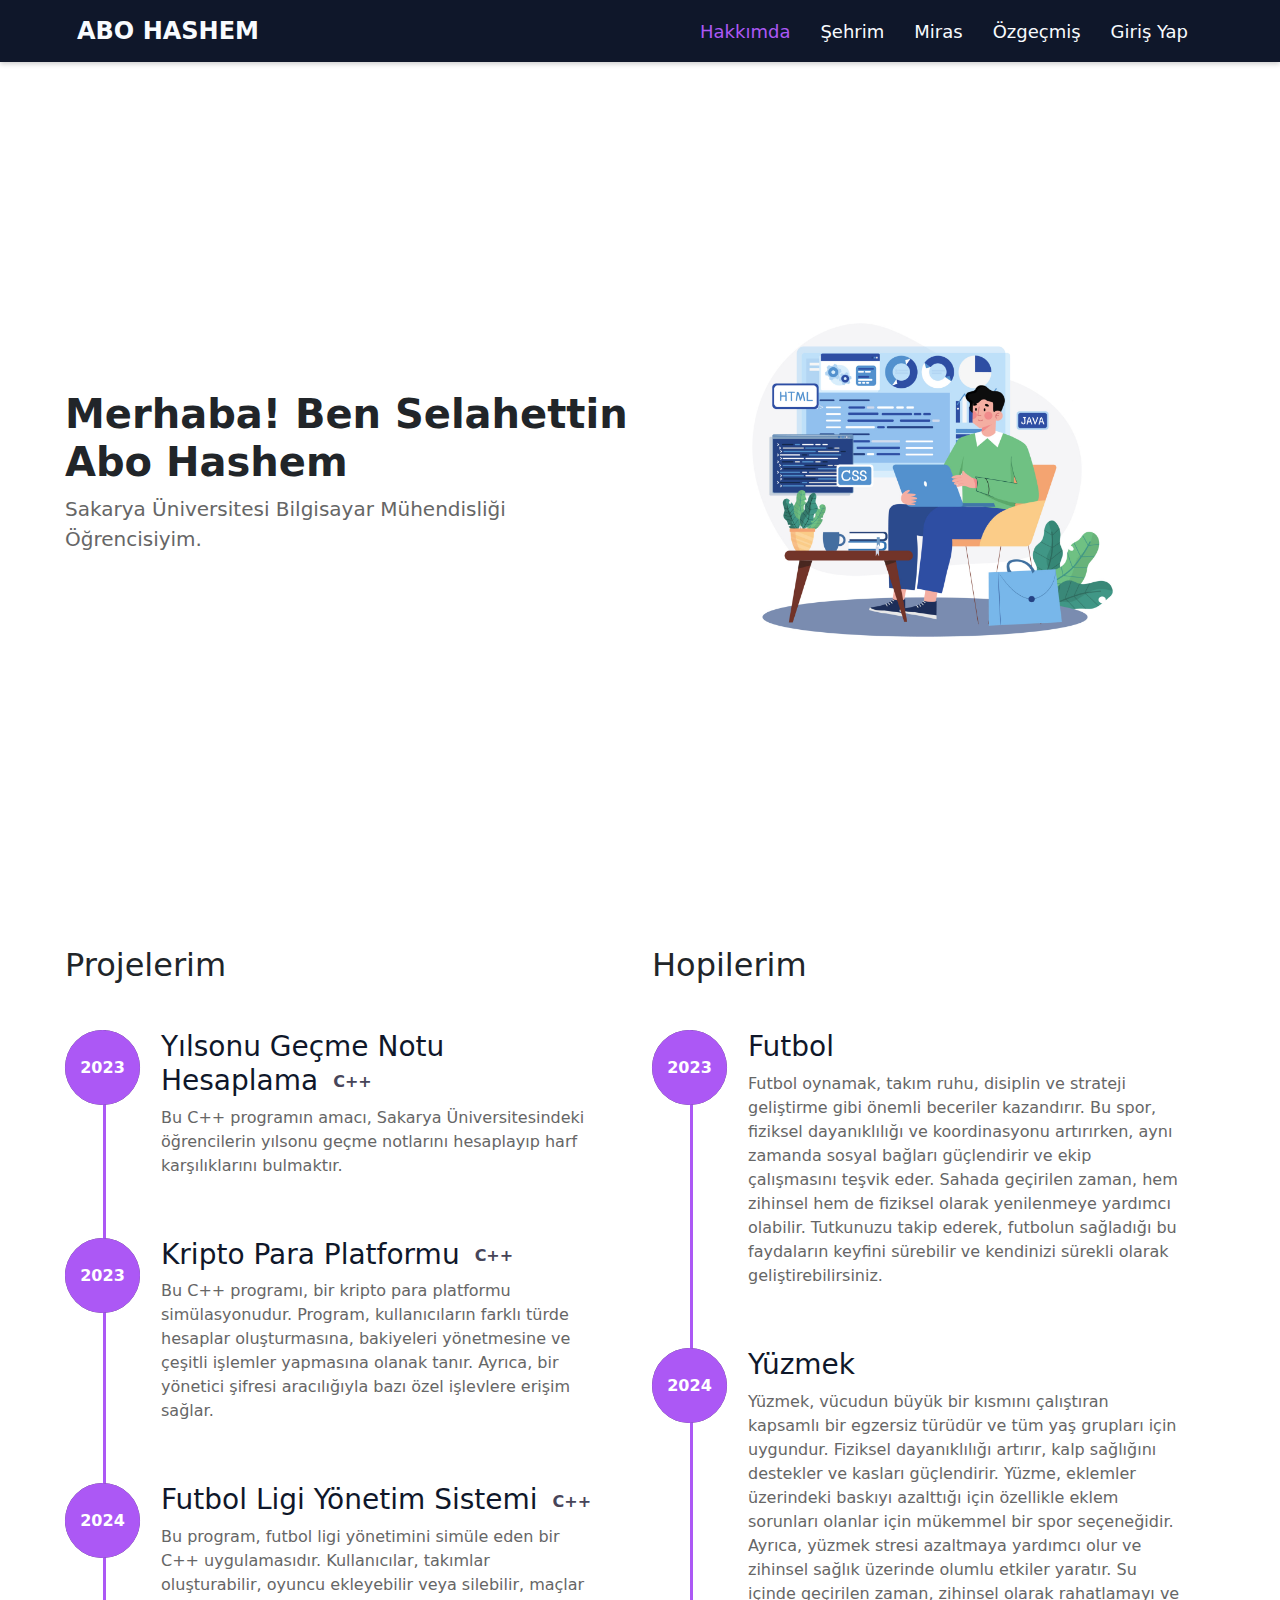
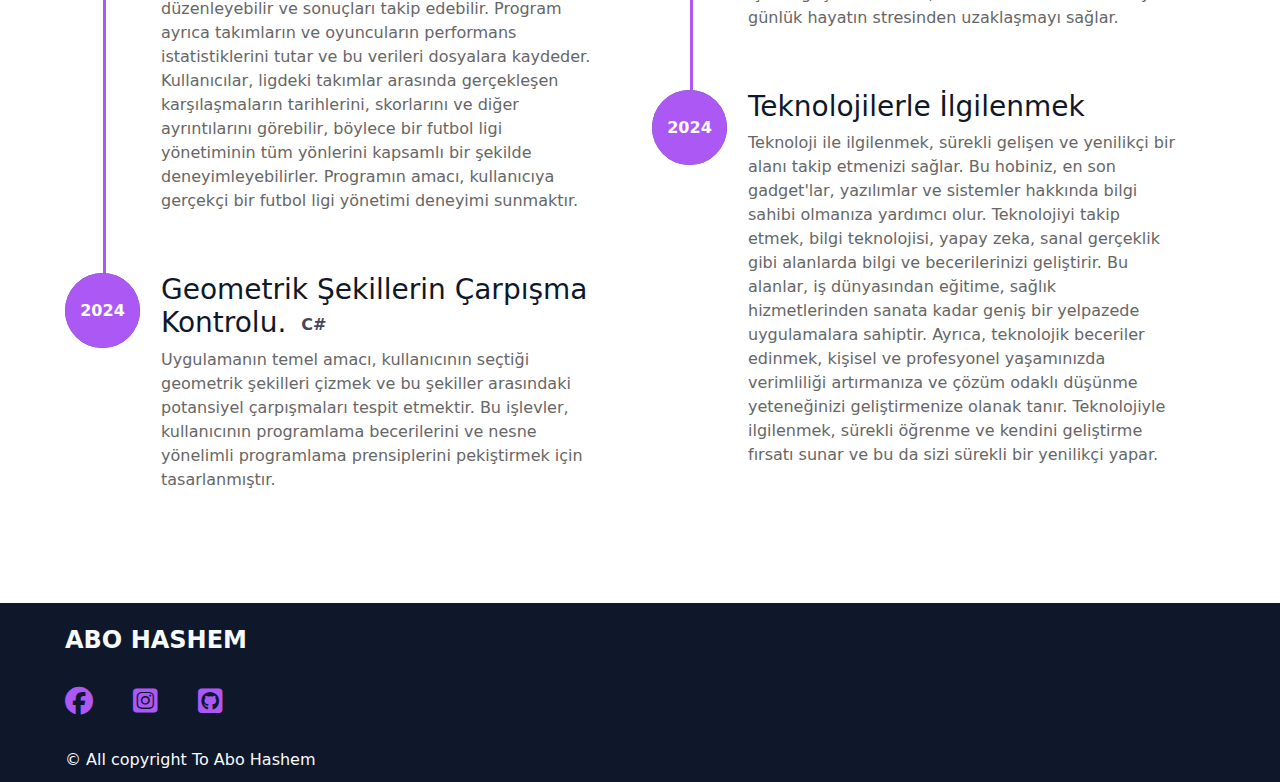
==== index.html @ 69922dcb "first commit" ====
<!DOCTYPE html>
<html lang="en">

<head>
    <meta charset="UTF-8">
    <meta name="viewport" content="width=device-width, initial-scale=1.0">
    <link rel="stylesheet" href="css/all.min.css">
    <link rel="stylesheet" href="css/bootstrap.min.css">
    <link rel="stylesheet" href="css/style.css">
    <title>Document</title>
</head>

<body>
    <header>
        <div class="container">
            <nav class="navbar navbar-expand-lg">
                <div class="container-fluid">
                    <a class="navbar-brand" href="index.html">ABO HASHEM</a>
                    <button class="navbar-toggler" type="button" data-bs-toggle="collapse"
                        data-bs-target="#navbarNavAltMarkup" aria-controls="navbarNavAltMarkup" aria-expanded="false"
                        aria-label="Toggle navigation">
                        <span class="navbar-toggler-icon"></span>
                    </button>
                    <div class="collapse navbar-collapse" id="navbarNavAltMarkup">
                        <div class="navbar-nav">
                            <a class="nav-link active" aria-current="page" href="#">Hakkımda</a>
                            <a class="nav-link" href="sehrim.html">Şehrim</a>
                            <a class="nav-link" href="#miras">Miras</a>
                            <a class="nav-link" href="ozgecmis.html">Özgeçmiş</a>
                            <a class="nav-link" href="login.html" d-hover="LogIn">Giriş Yap</a>
                        </div>
                    </div>
                </div>
            </nav>
        </div>
    </header>
    <section class="first">
        <div class="container">
            <div class="start">
                <h1>Merhaba! Ben Selahettin Abo Hashem</h1>
                <p>Sakarya Üniversitesi Bilgisayar Mühendisliği Öğrencisiyim.</p>
            </div>
            <div class="start">
                <img src="fotograflar/startFoto.jpg" alt="">
            </div>
        </div>
    </section>
    <!-- FEATURES -->
    <section class="resume py-5 d-lg-flex justify-content-center align-items-center" id="resume">
        <div class="container">
            <div class="row">

                <div class="col-lg-6 col-12">
                    <h2 class="mb-4">Projelerim</h2>

                    <div class="zaman-cizilgesi">
                        <div class="zaman-cizilgesi-kapak">
                            <div class="zaman-cizilgesi-yr">
                                <span>2023</span>
                            </div>
                            <div class="zaman-cizilgesi-bilgi">
                                <h3><span>Yılsonu Geçme Notu Hesaplama</span><small>C++</small></h3>
                                <p>Bu C++ programın amacı, Sakarya Üniversitesindeki öğrencilerin yılsonu geçme
                                    notlarını hesaplayıp harf karşılıklarını bulmaktır.</p>
                            </div>
                        </div>

                        <div class="zaman-cizilgesi-kapak">
                            <div class="zaman-cizilgesi-yr">
                                <span>2023</span>
                            </div>
                            <div class="zaman-cizilgesi-bilgi">
                                <h3><span>Kripto Para Platformu</span><small>C++</small></h3>
                                <p>Bu C++ programı, bir kripto para platformu simülasyonudur. Program, kullanıcıların
                                    farklı türde hesaplar oluşturmasına, bakiyeleri yönetmesine ve çeşitli işlemler
                                    yapmasına olanak tanır.
                                    Ayrıca, bir yönetici şifresi aracılığıyla bazı özel işlevlere erişim sağlar.
                                </p>
                            </div>
                        </div>

                        <div class="zaman-cizilgesi-kapak">
                            <div class="zaman-cizilgesi-yr">
                                <span>2024</span>
                            </div>
                            <div class="zaman-cizilgesi-bilgi">
                                <h3><span>Futbol Ligi Yönetim Sistemi<small>C++</small></h3>
                                <p>
                                    Bu program, futbol ligi yönetimini simüle eden bir C++ uygulamasıdır. Kullanıcılar,
                                    takımlar oluşturabilir, oyuncu ekleyebilir veya silebilir, maçlar düzenleyebilir ve
                                    sonuçları takip edebilir. Program ayrıca takımların ve oyuncuların performans
                                    istatistiklerini tutar ve bu verileri dosyalara kaydeder. Kullanıcılar, ligdeki
                                    takımlar arasında gerçekleşen karşılaşmaların tarihlerini, skorlarını ve diğer
                                    ayrıntılarını görebilir, böylece bir futbol ligi yönetiminin tüm yönlerini kapsamlı
                                    bir şekilde deneyimleyebilirler.
                                    Programın amacı, kullanıcıya gerçekçi bir futbol ligi yönetimi deneyimi sunmaktır.
                                </p>
                            </div>
                        </div>

                        <div class="zaman-cizilgesi-kapak">
                            <div class="zaman-cizilgesi-yr">
                                <span>2024</span>
                            </div>
                            <div class="zaman-cizilgesi-bilgi">
                                <h3><span>Geometrik Şekillerin Çarpışma Kontrolu.<small>C#</small></h3>
                                <p>Uygulamanın temel amacı, kullanıcının seçtiği geometrik şekilleri çizmek ve bu
                                    şekiller arasındaki potansiyel çarpışmaları tespit etmektir. Bu işlevler,
                                    kullanıcının programlama becerilerini ve nesne
                                    yönelimli programlama prensiplerini pekiştirmek için tasarlanmıştır.</p>
                            </div>
                        </div>

                    </div>
                </div>

                <div class="col-lg-6 col-12">
                    <h2 class="mb-4 mobile-mt-2">Hopilerim</h2>

                    <div class="zaman-cizilgesi">
                        <div class="zaman-cizilgesi-kapak">
                            <div class="zaman-cizilgesi-yr">
                                <span>2023</span>
                            </div>
                            <div class="zaman-cizilgesi-bilgi">
                                <h3><span>Futbol</span></h3>
                                <p>Futbol oynamak, takım ruhu, disiplin ve strateji geliştirme gibi önemli beceriler
                                    kazandırır. Bu spor, fiziksel dayanıklılığı ve koordinasyonu artırırken, aynı
                                    zamanda sosyal bağları güçlendirir ve ekip çalışmasını teşvik eder. Sahada geçirilen
                                    zaman, hem zihinsel hem de fiziksel olarak yenilenmeye yardımcı olabilir. Tutkunuzu
                                    takip ederek, futbolun sağladığı bu faydaların keyfini sürebilir
                                    ve kendinizi sürekli olarak geliştirebilirsiniz.</p>
                            </div>
                        </div>

                        <div class="zaman-cizilgesi-kapak">
                            <div class="zaman-cizilgesi-yr">
                                <span>2024</span>
                            </div>
                            <div class="zaman-cizilgesi-bilgi">
                                <h3><span>Yüzmek</span></h3>
                                <p> Yüzmek, vücudun büyük bir kısmını çalıştıran kapsamlı bir egzersiz türüdür ve tüm
                                    yaş grupları için uygundur. Fiziksel dayanıklılığı artırır, kalp sağlığını destekler
                                    ve kasları güçlendirir. Yüzme, eklemler üzerindeki baskıyı azalttığı için özellikle
                                    eklem sorunları olanlar için mükemmel bir spor seçeneğidir. Ayrıca, yüzmek stresi
                                    azaltmaya yardımcı olur ve zihinsel sağlık üzerinde olumlu etkiler yaratır. Su
                                    içinde geçirilen
                                    zaman, zihinsel olarak rahatlamayı ve günlük hayatın stresinden uzaklaşmayı sağlar.
                                </p>
                            </div>
                        </div>

                        <div class="zaman-cizilgesi-kapak">
                            <div class="zaman-cizilgesi-yr">
                                <span>2024</span>
                            </div>
                            <div class="zaman-cizilgesi-bilgi">
                                <h3><span>Teknolojilerle İlgilenmek</span></h3>
                                <p>Teknoloji ile ilgilenmek, sürekli gelişen ve yenilikçi bir alanı takip etmenizi
                                    sağlar. Bu hobiniz, en son gadget'lar, yazılımlar ve sistemler hakkında bilgi sahibi
                                    olmanıza yardımcı olur. Teknolojiyi takip etmek, bilgi teknolojisi, yapay zeka,
                                    sanal gerçeklik gibi alanlarda bilgi ve becerilerinizi geliştirir. Bu alanlar, iş
                                    dünyasından eğitime, sağlık hizmetlerinden sanata kadar geniş bir yelpazede
                                    uygulamalara sahiptir. Ayrıca, teknolojik beceriler edinmek, kişisel ve profesyonel
                                    yaşamınızda verimliliği artırmanıza ve çözüm odaklı düşünme yeteneğinizi
                                    geliştirmenize olanak tanır. Teknolojiyle ilgilenmek, sürekli öğrenme ve kendini
                                    geliştirme fırsatı sunar ve bu da
                                    sizi sürekli bir yenilikçi yapar.</p>
                            </div>
                        </div>

                    </div>
                </div>
            </div>
        </div>
    </section>
    <footer>
        <div class="container">
            <div>
                <h2><a href="index.html">ABO HASHEM</a></h2>
                <div>
                    <a class="facebook" href="https://www.facebook.com"><i class="fa-brands fa-facebook"></i></a>
                    <a class="instagram" href="instagram.com"><i class="fa-brands fa-square-instagram"></i></a>
                    <a class="github" href="github.com"><i class="fa-brands fa-square-github"></i></a>
                </div>
            </div>

            <p>&copy; All copyright To Abo Hashem</p>
        </div>
    </footer>




    <script src="js/bootstrap.js"></script>
</body>

</html>
---- css/style.css ----
:root {
    --ana-renk: #AC58F5;
    --ikin-el: #0F172A;
    --ucuncu: #222C42;
    --dortuncu: #F8FBFE;
    --gray: #666;

}

a {
    text-decoration: none;
}

.container {
    padding-left: 10px;
    padding-right: 10px;
    margin-left: auto;
    margin-right: auto;
}

@media (min-width: 576px) {
    .container {
        max-width: 540px;
    }
}

@media (min-width: 768px) {
    .container {
        max-width: 750px;
    }
}

@media (min-width: 992px) {
    .container {
        max-width: 970px;
    }
}

@media (min-width: 1200px) {
    .container {
        max-width: 1170px;
    }
}

header {
    height: 62px;
    box-shadow: 0 2px 5px rgba(0, 0, 0, 0.2);
    background-color: var(--ikin-el) !important;
}

header .container .navbar {
    background-color: var(--ikin-el) !important;
}

header .container .navbar .container-fluid>a {
    font-size: 24px;
    font-weight: 700;
    color: var(--dortuncu);

    display: flex;
}

header .container .navbar .container-fluid button span {
    color: var(--dortuncu);
}

header .container .navbar .container-fluid .collapse {
    flex-grow: 0;
}

header .container .navbar .container-fluid .collapse {
    text-align: center;
}

header .container .navbar .container-fluid .collapse div a {
    padding: 8px 15px;
    font-size: 18px;
    background-attachment: fixed;
    color: var(--dortuncu);
}

header .container .navbar .container-fluid .collapse div a.active {
    color: var(--ana-renk);
}

header .container .navbar .container-fluid .collapse div a:hover {
    color: var(--ana-renk);
}

/* Header */


/* Footer */

footer {
    background-color: var(--ikin-el);
}

footer .container>div {
    margin-top: 25px;

}

footer .container div h2 {
    padding-top: 15px;
}

footer .container div h2 a {
    font-size: 24px;
    font-weight: 700;
    color: var(--dortuncu);

}

footer .container div div {
    margin: 25px 0;
}

footer .container div div a {
    font-size: 28px;
    color: var(--ana-renk);
}

footer .container div div a:not(:last-child) {
    margin-right: 35px;
}

footer .container div div a.facebook:hover {
    color: #1877f2;
}

footer .container div div a.instagram:hover {
    color: #f77737;
}

footer .container div div a.github:hover {
    color: #333;
}

footer .container p {
    color: var(--dortuncu);
    margin: 0;
    padding: 0 0 10px;

}

/* Footer */

.first {
    height: calc(100vh - 64px);
    display: flex;
    justify-content: center;
    align-items: center;
}

.first .container {
    display: grid;
    grid-template-columns: repeat(auto-fill, minmax(450px, 1fr));
    gap: 20px;

}

.first .container .start {

    display: flex;
    justify-content: center;
    flex-direction: column;

}

.first .container .start h1 {
    font-weight: 700;
    font-size: 40px;
}

.first .container .start p {
    color: var(--gray);
    font-size: 20px;
}


.first .start img {
    width: 100%;
    border-radius: 10px;
}

.zaman-cizilgesi-kapak {
    position: relative;
    padding: 22px 0;
}

.zaman-cizilgesi-kapak:last-child:before {
    height: 0;
}

.zaman-cizilgesi-kapak:before {
    content: "";
    background: var(--ana-renk);
    width: 3px;
    height: 100%;
    position: absolute;
    left: 38px;
}

.zaman-cizilgesi-yr {
    background: #474559;
    border-radius: 100%;
    position: absolute;
    width: 75px;
    height: 75px;
    line-height: 75px;
    text-align: center;
}

.zaman-cizilgesi-yr span {
    color: #ffffff;
    font-size: 16px;
    font-weight: bold;
    display: block;
    line-height: 75px;
    background-color: var(--ana-renk);
    border-radius: 50%;
}

.zaman-cizilgesi-bilgi {
    display: inline-block;
    vertical-align: top;
    max-width: 432px;
    margin-left: 6em;

}

.zaman-cizilgesi-bilgi h3 {
    color: var(--ikin-el);
}

.zaman-cizilgesi-bilgi p {
    color: var(--gray);
}

.zaman-cizilgesi-bilgi small {
    color: #474559;
    font-size: 16px;
    font-weight: bold;
    display: inline-block;
    vertical-align: middle;
    margin-left: 15px;
}
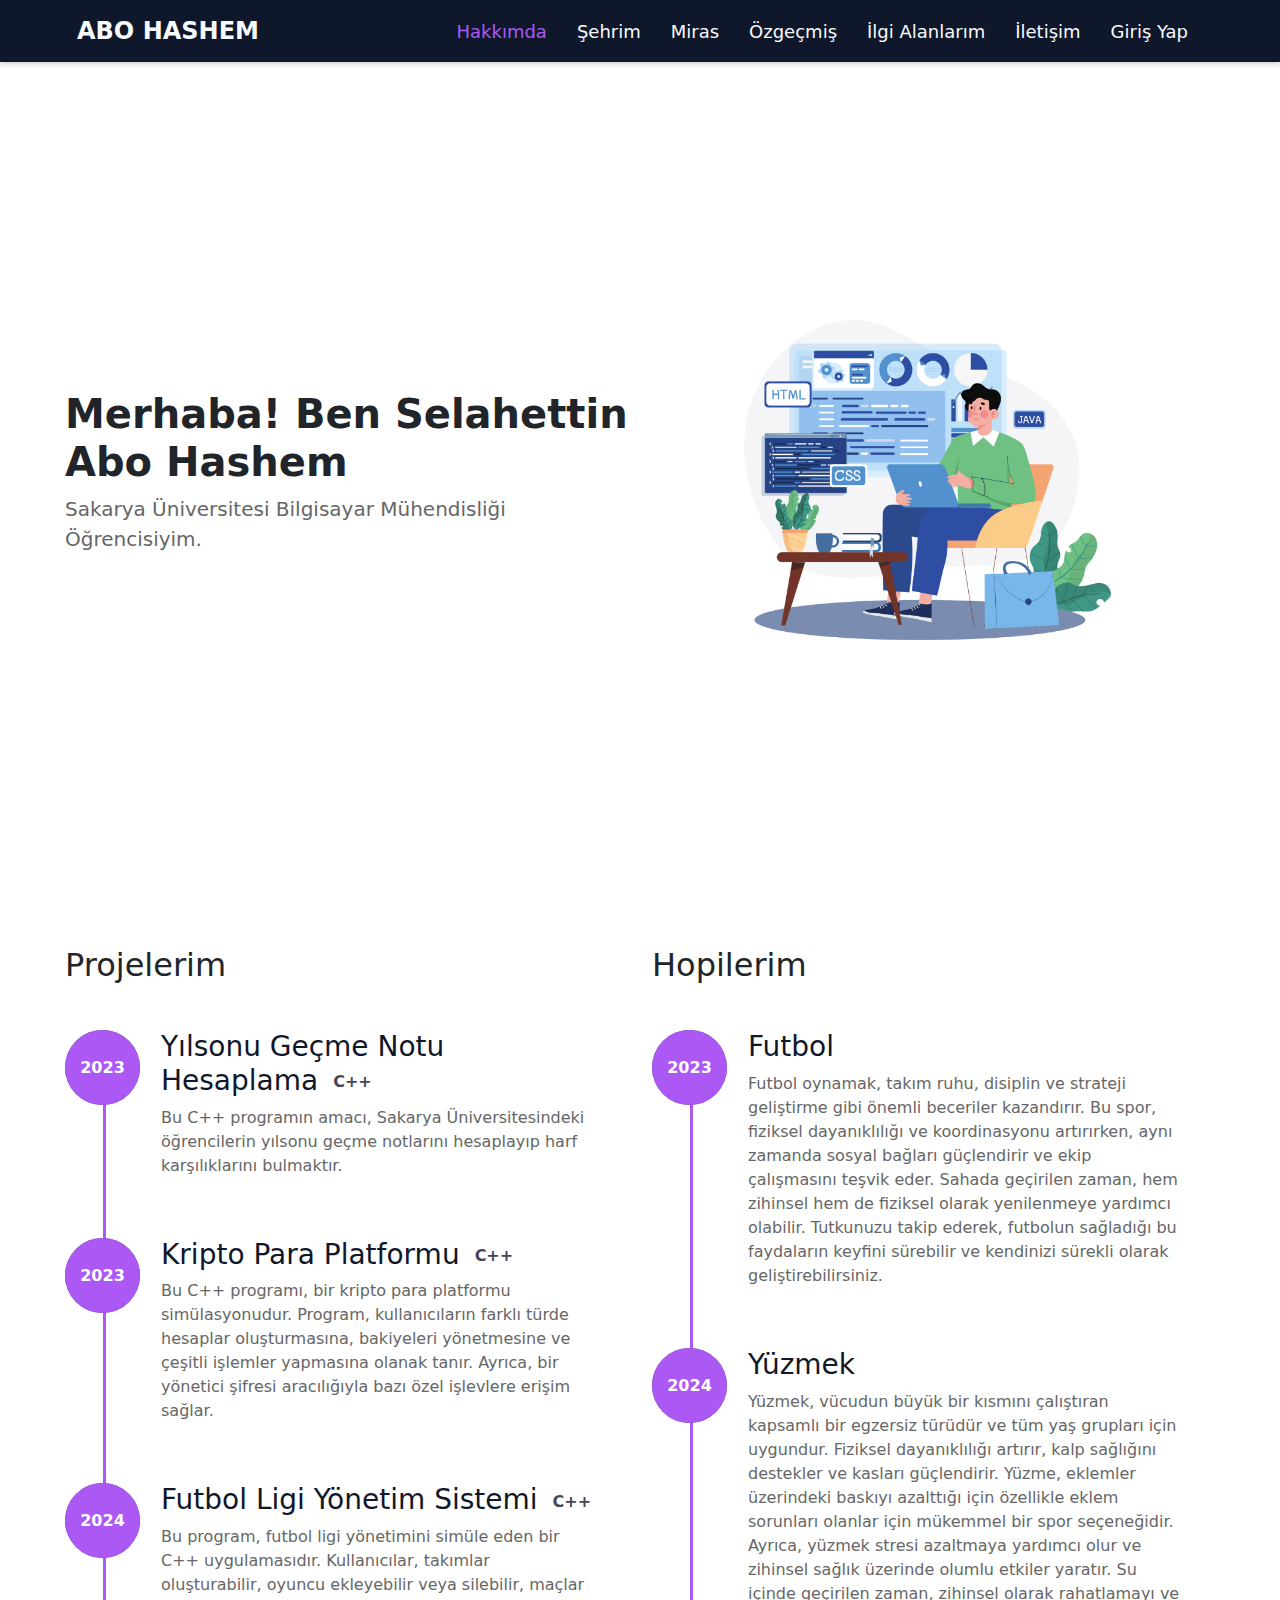
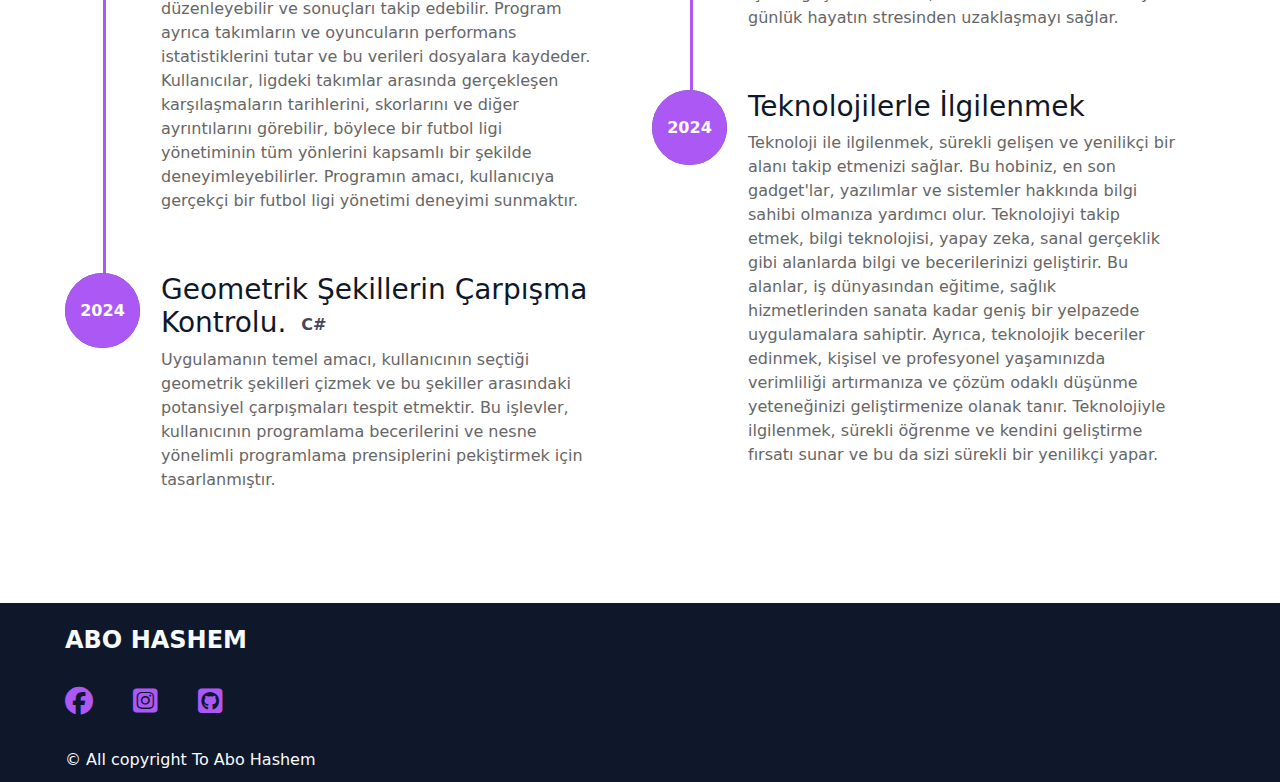
==== commit f18c08c5: "4.commit" ====
--- a/index.html
+++ b/index.html
@@ -7,7 +7,7 @@
     <link rel="stylesheet" href="css/all.min.css">
     <link rel="stylesheet" href="css/bootstrap.min.css">
     <link rel="stylesheet" href="css/style.css">
-    <title>Document</title>
+    <title>Hakkımda</title>
 </head>
 
 <body>
@@ -23,11 +23,13 @@
                     </button>
                     <div class="collapse navbar-collapse" id="navbarNavAltMarkup">
                         <div class="navbar-nav">
-                            <a class="nav-link active" aria-current="page" href="#">Hakkımda</a>
+                            <a class="nav-link active" aria-current="page" href="index.html">Hakkımda</a>
                             <a class="nav-link" href="sehrim.html">Şehrim</a>
-                            <a class="nav-link" href="#miras">Miras</a>
+                            <a class="nav-link" href="miras.html">Miras</a>
                             <a class="nav-link" href="ozgecmis.html">Özgeçmiş</a>
-                            <a class="nav-link" href="login.html" d-hover="LogIn">Giriş Yap</a>
+                            <a class="nav-link" href="ilgialanlarim.html">İlgi Alanlarım</a>
+                            <a class="nav-link" href="iletisim.html">İletişim</a>
+                            <a class="nav-link" target="_blank" href="login.html" d-hover="LogIn">Giriş Yap</a>
                         </div>
                     </div>
                 </div>
@@ -179,8 +181,10 @@
             <div>
                 <h2><a href="index.html">ABO HASHEM</a></h2>
                 <div>
-                    <a class="facebook" href="https://www.facebook.com"><i class="fa-brands fa-facebook"></i></a>
-                    <a class="instagram" href="instagram.com"><i class="fa-brands fa-square-instagram"></i></a>
+                    <a class="facebook" target="_blank" href="https://www.facebook.com"><i
+                            class="fa-brands fa-facebook"></i></a>
+                    <a class="instagram" target="_blank" href="instagram.com"><i
+                            class="fa-brands fa-square-instagram"></i></a>
                     <a class="github" href="github.com"><i class="fa-brands fa-square-github"></i></a>
                 </div>
             </div>
--- a/css/style.css
+++ b/css/style.css
@@ -148,24 +148,29 @@
 
 .first {
     height: calc(100vh - 64px);
+}
+
+.first .container {
+    height: 100%;
     display: flex;
     justify-content: center;
     align-items: center;
 }
 
-.first .container {
-    display: grid;
-    grid-template-columns: repeat(auto-fill, minmax(450px, 1fr));
-    gap: 20px;
-
-}
-
 .first .container .start {
-
+    flex-basis: 50%;
     display: flex;
     justify-content: center;
     flex-direction: column;
-
+}
+
+@media (max-width: 767px) {
+    .first .container {
+        flex-direction: column;
+    }
+    .first .container .start {
+        text-align: center;
+    }
 }
 
 .first .container .start h1 {
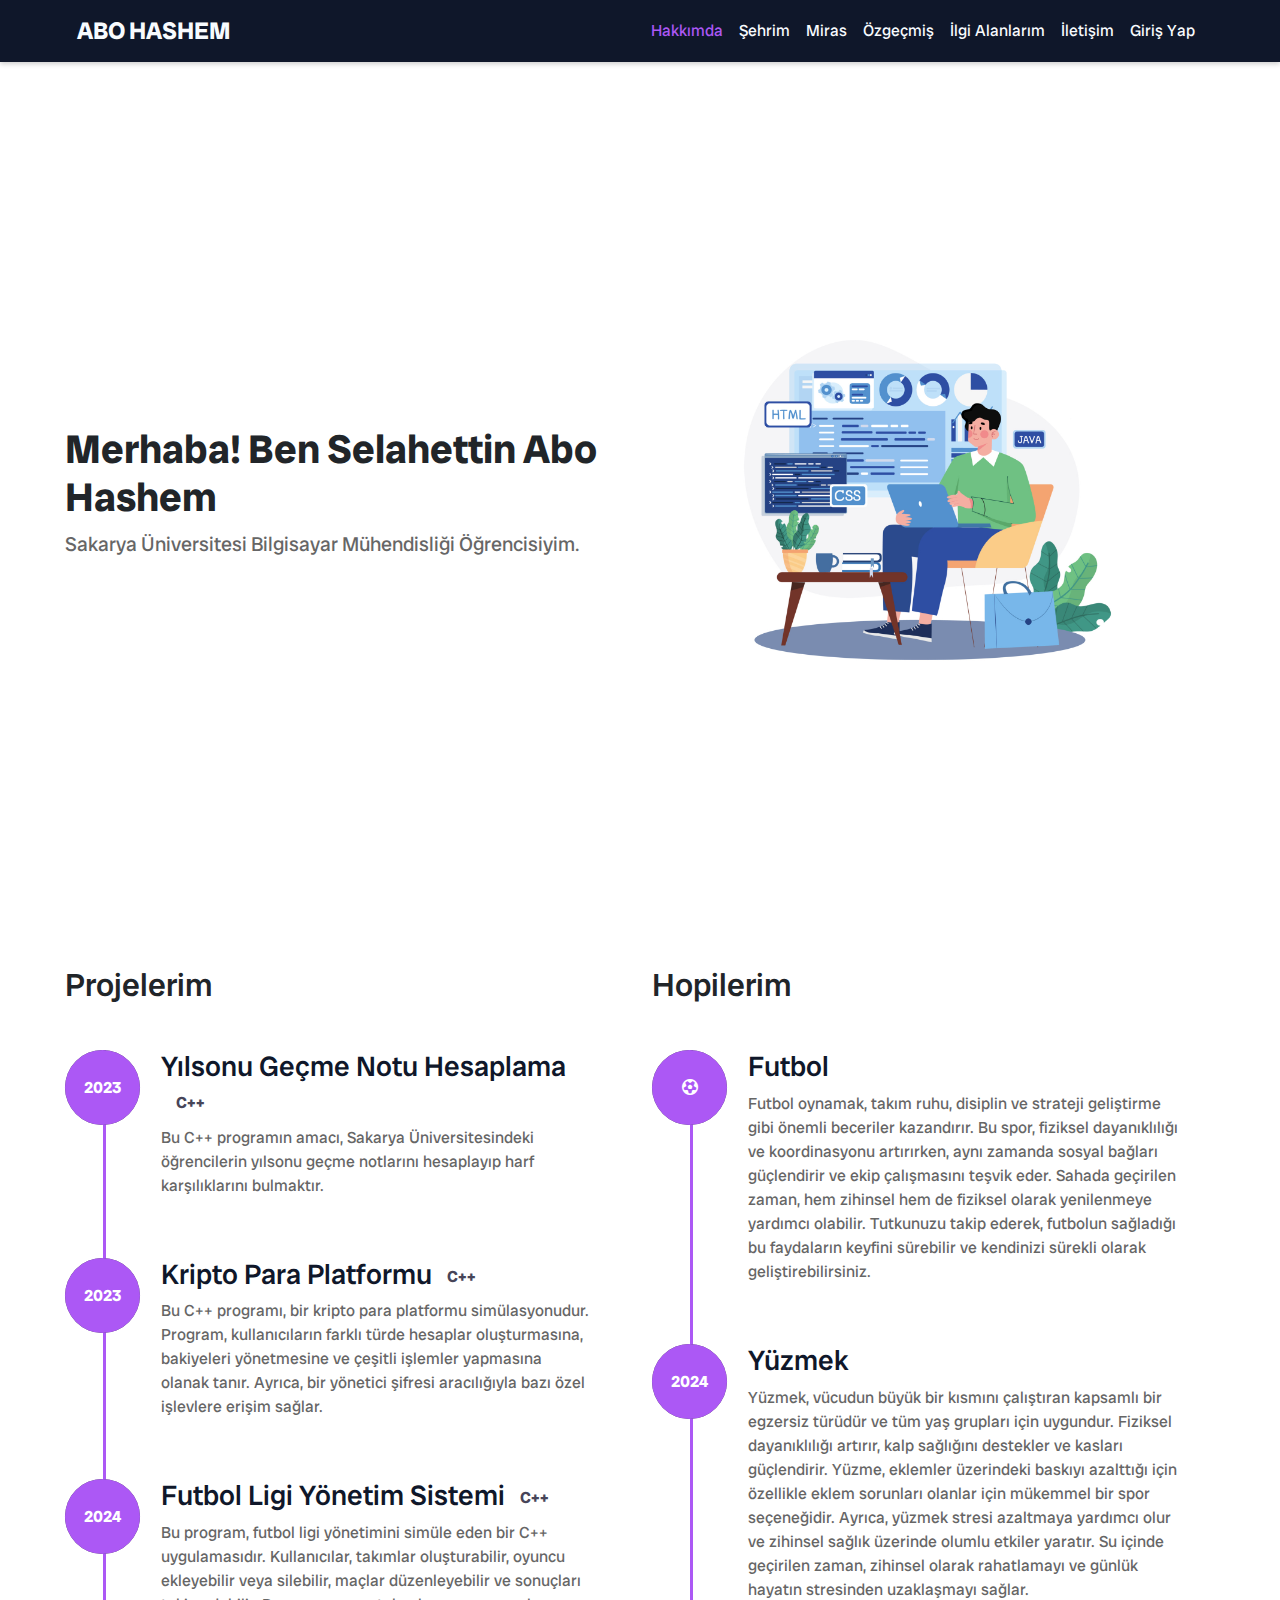
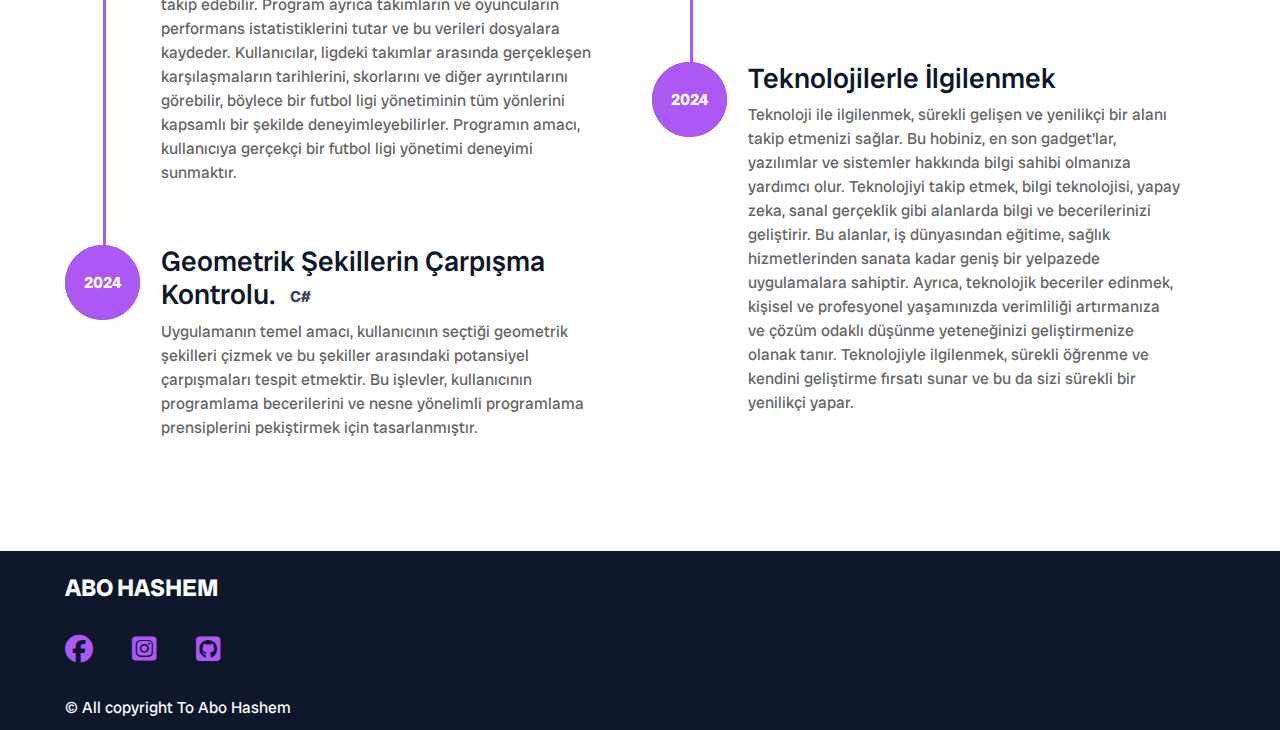
==== commit 0425d627: "6.commit" ====
--- a/index.html
+++ b/index.html
@@ -1,5 +1,5 @@
 <!DOCTYPE html>
-<html lang="en">
+<html lang="tr">
 
 <head>
     <meta charset="UTF-8">
@@ -7,8 +7,9 @@
     <link rel="stylesheet" href="css/all.min.css">
     <link rel="stylesheet" href="css/bootstrap.min.css">
     <link rel="stylesheet" href="css/style.css">
-    <title>Hakkımda</title>
-</head>
+    <link rel="preconnect" href="https://fonts.googleapis.com">
+    <link rel="preconnect" href="https://fonts.gstatic.com" crossorigin>
+    <link href="https://fonts.googleapis.com/css2?family=Radio+Canada+Big:ital,wght@0,400..700;1,400..700&display=swap" rel="stylesheet"></head>
 
 <body>
     <header>
@@ -26,7 +27,7 @@
                             <a class="nav-link active" aria-current="page" href="index.html">Hakkımda</a>
                             <a class="nav-link" href="sehrim.html">Şehrim</a>
                             <a class="nav-link" href="miras.html">Miras</a>
-                            <a class="nav-link" href="ozgecmis.html">Özgeçmiş</a>
+                            <a class="nav-link" target="_blank" href="ozgecmis.html">Özgeçmiş</a>
                             <a class="nav-link" href="ilgialanlarim.html">İlgi Alanlarım</a>
                             <a class="nav-link" href="iletisim.html">İletişim</a>
                             <a class="nav-link" target="_blank" href="login.html" d-hover="LogIn">Giriş Yap</a>
@@ -122,7 +123,7 @@
                     <div class="zaman-cizilgesi">
                         <div class="zaman-cizilgesi-kapak">
                             <div class="zaman-cizilgesi-yr">
-                                <span>2023</span>
+                                <span><i class="fa-regular fa-futbol"></i></span>
                             </div>
                             <div class="zaman-cizilgesi-bilgi">
                                 <h3><span>Futbol</span></h3>
--- a/css/style.css
+++ b/css/style.css
@@ -7,6 +7,10 @@
 
 }
 
+* {
+    font-family: "Radio Canada Big", sans-serif;
+}
+
 a {
     text-decoration: none;
 }
@@ -46,17 +50,19 @@
     height: 62px;
     box-shadow: 0 2px 5px rgba(0, 0, 0, 0.2);
     background-color: var(--ikin-el) !important;
+    margin-bottom: 20px;
+    /* Navbar altındaki boşluğu azalt */
 }
 
 header .container .navbar {
     background-color: var(--ikin-el) !important;
+    z-index: 10;
 }
 
 header .container .navbar .container-fluid>a {
     font-size: 24px;
     font-weight: 700;
     color: var(--dortuncu);
-
     display: flex;
 }
 
@@ -66,16 +72,10 @@
 
 header .container .navbar .container-fluid .collapse {
     flex-grow: 0;
-}
-
-header .container .navbar .container-fluid .collapse {
-    text-align: center;
+    z-index: 10;
 }
 
 header .container .navbar .container-fluid .collapse div a {
-    padding: 8px 15px;
-    font-size: 18px;
-    background-attachment: fixed;
     color: var(--dortuncu);
 }
 
@@ -168,6 +168,7 @@
     .first .container {
         flex-direction: column;
     }
+
     .first .container .start {
         text-align: center;
     }
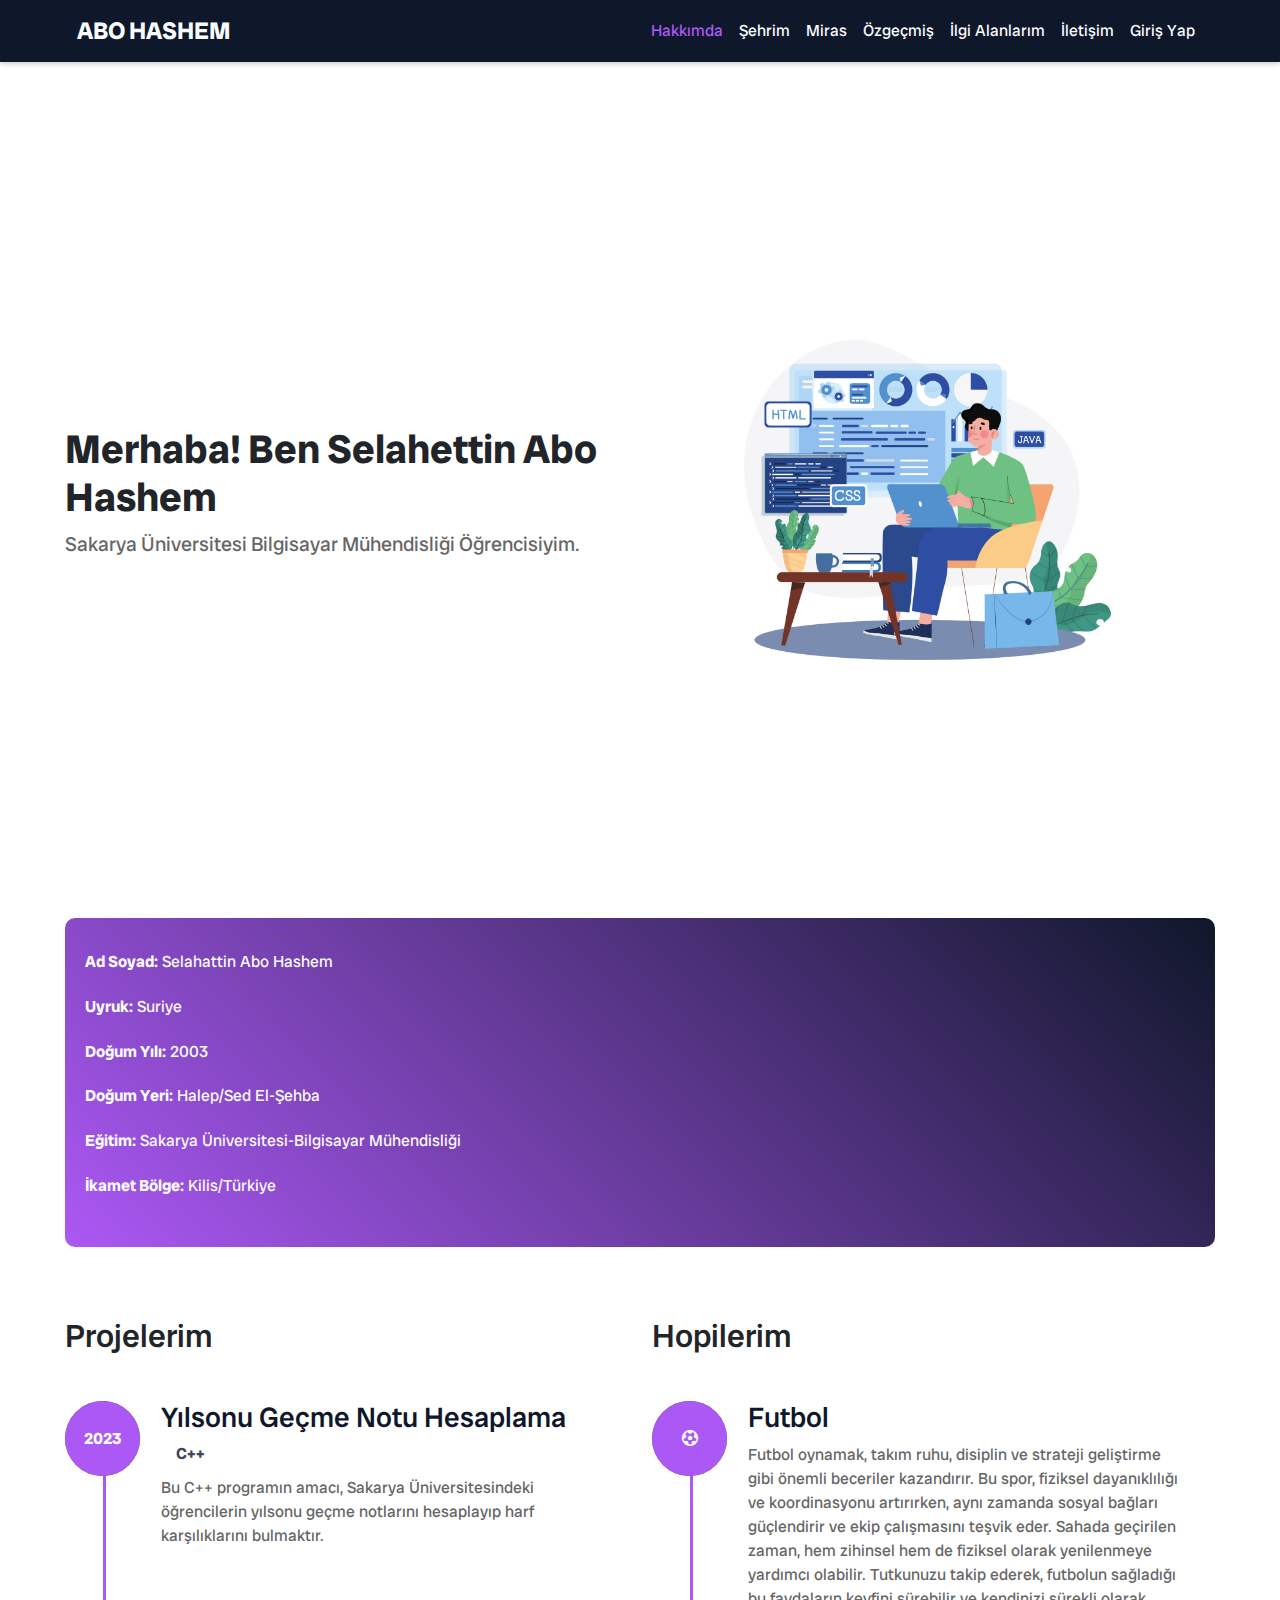
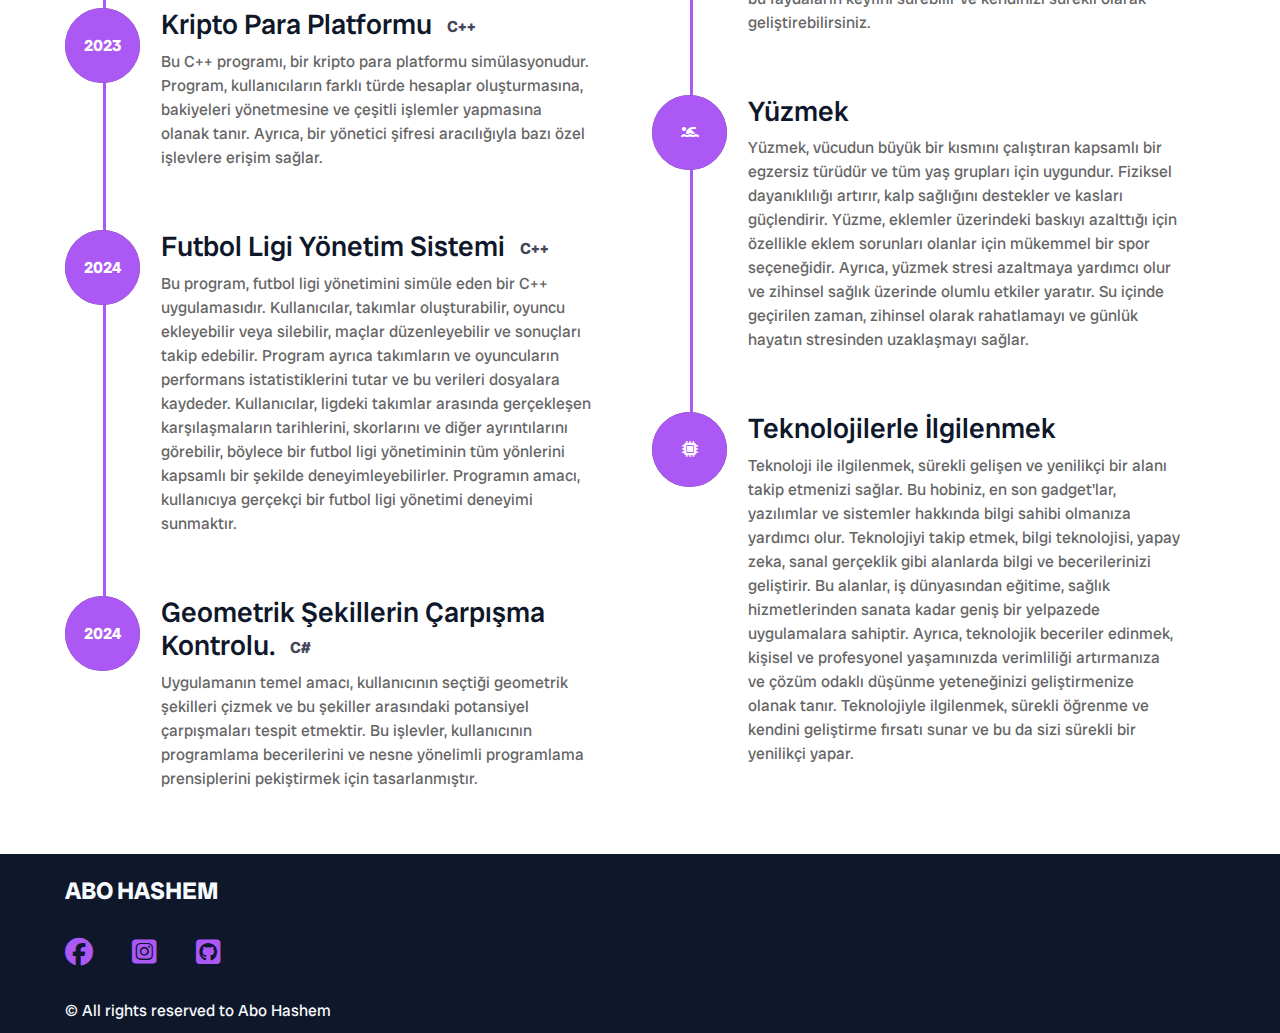
==== commit 05dd8114: "7.commit" ====
--- a/index.html
+++ b/index.html
@@ -48,11 +48,22 @@
             </div>
         </div>
     </section>
+
     <!-- FEATURES -->
-    <section class="resume py-5 d-lg-flex justify-content-center align-items-center" id="resume">
-        <div class="container">
+
+        <div class="container">
+
+            <section class="kişi-bilgileri">
+                <p><strong>Ad Soyad:</strong> Selahattin Abo Hashem</p>
+                <p><strong>Uyruk:</strong> Suriye</p>
+                <p><strong>Doğum Yılı:</strong> 2003</p>
+                <p><strong>Doğum Yeri:</strong> Halep/Sed El-Şehba</p>
+                <p><strong>Eğitim:</strong> Sakarya Üniversitesi-Bilgisayar Mühendisliği</p>
+                <p><strong>İkamet Bölge:</strong> Kilis/Türkiye</p>
+            </section>
+
+            
             <div class="row">
-
                 <div class="col-lg-6 col-12">
                     <h2 class="mb-4">Projelerim</h2>
 
@@ -138,7 +149,7 @@
 
                         <div class="zaman-cizilgesi-kapak">
                             <div class="zaman-cizilgesi-yr">
-                                <span>2024</span>
+                                <span><i class="fa-solid fa-person-swimming"></i></span>
                             </div>
                             <div class="zaman-cizilgesi-bilgi">
                                 <h3><span>Yüzmek</span></h3>
@@ -155,7 +166,7 @@
 
                         <div class="zaman-cizilgesi-kapak">
                             <div class="zaman-cizilgesi-yr">
-                                <span>2024</span>
+                                <span><i class="fa-solid fa-microchip"></i></span>
                             </div>
                             <div class="zaman-cizilgesi-bilgi">
                                 <h3><span>Teknolojilerle İlgilenmek</span></h3>
@@ -176,7 +187,7 @@
                 </div>
             </div>
         </div>
-    </section>
+
     <footer>
         <div class="container">
             <div>
@@ -190,7 +201,7 @@
                 </div>
             </div>
 
-            <p>&copy; All copyright To Abo Hashem</p>
+            <p>&copy; All rights reserved to Abo Hashem</p>
         </div>
     </footer>
 
--- a/css/style.css
+++ b/css/style.css
@@ -188,6 +188,17 @@
 .first .start img {
     width: 100%;
     border-radius: 10px;
+}
+
+.container .kişi-bilgileri{
+    background: linear-gradient(45deg, #AC58F5, #0F172A);
+    padding: 30px 20px;
+    color: var(--dortuncu);
+    text-align: left;
+    border-radius: 10px;
+    margin-bottom: 70px;
+    line-height: 1.8;
+    transition: transform 0.3s ease;
 }
 
 .zaman-cizilgesi-kapak {
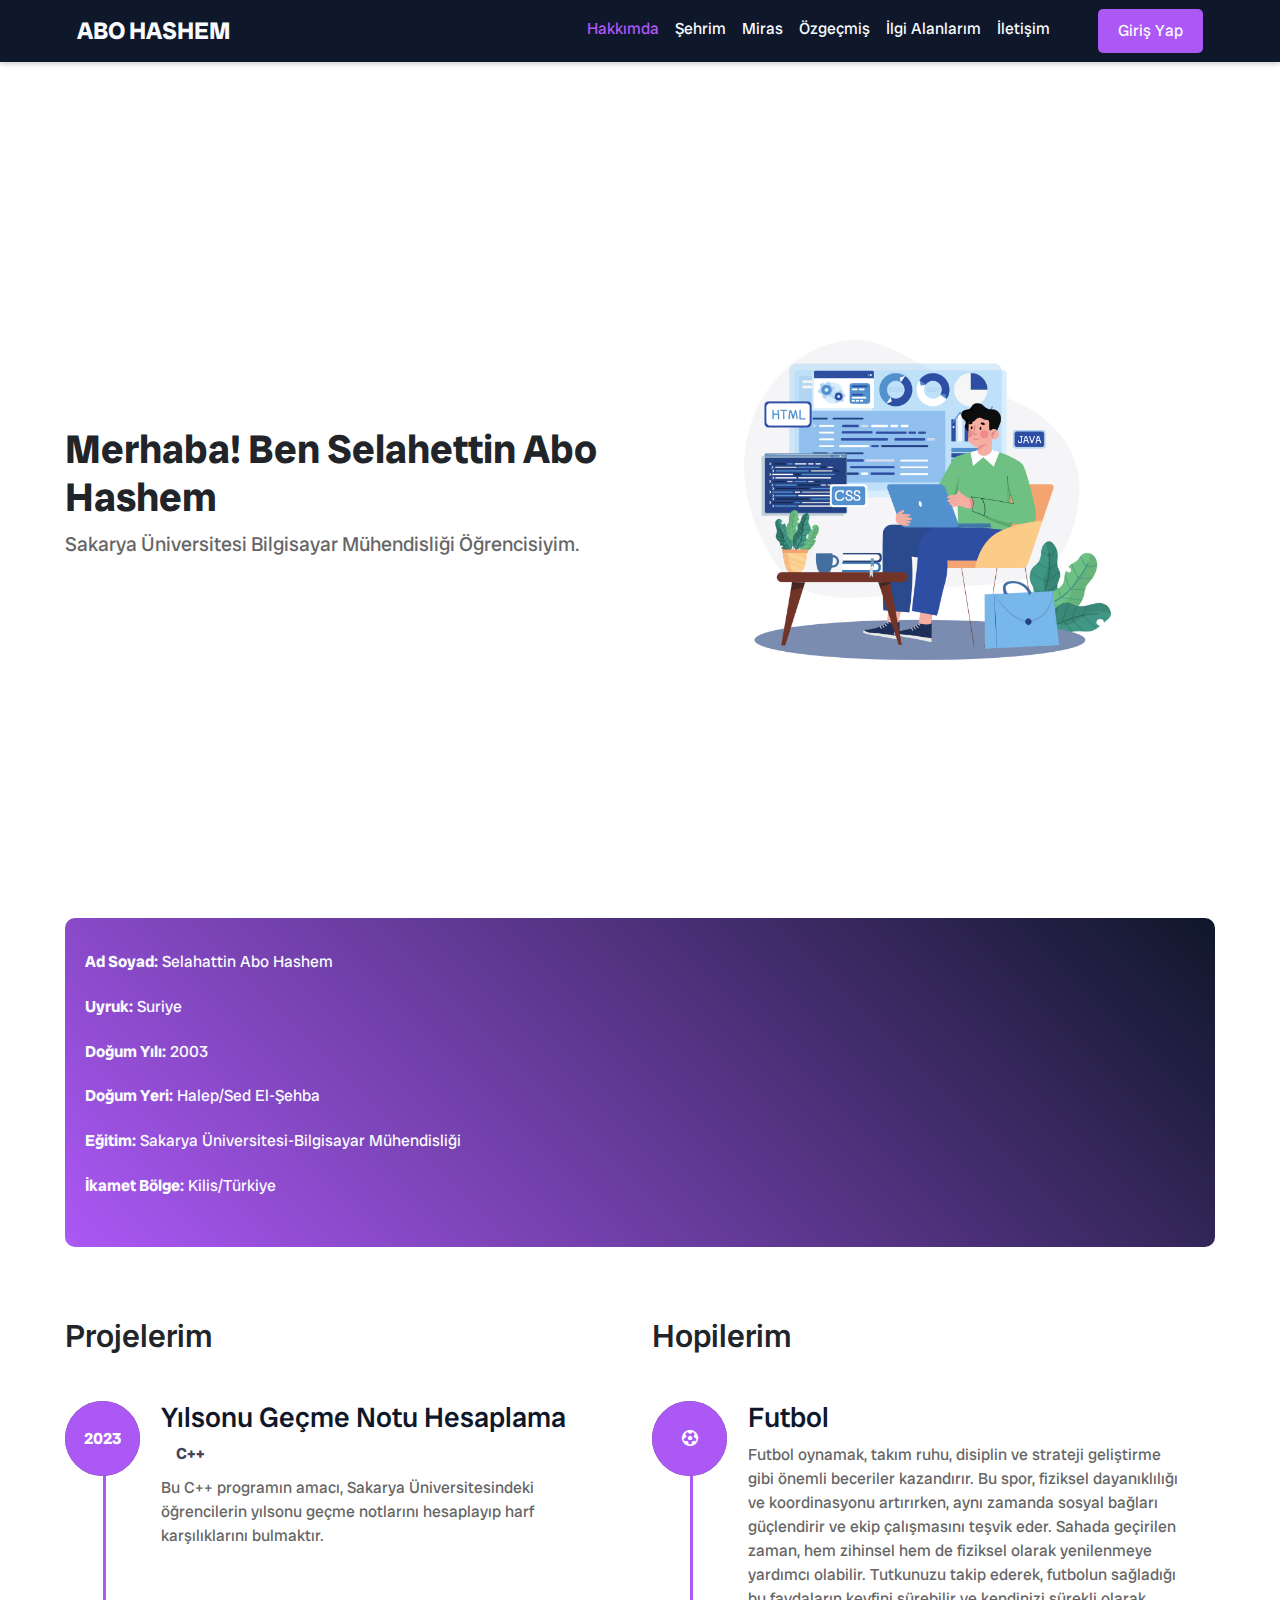
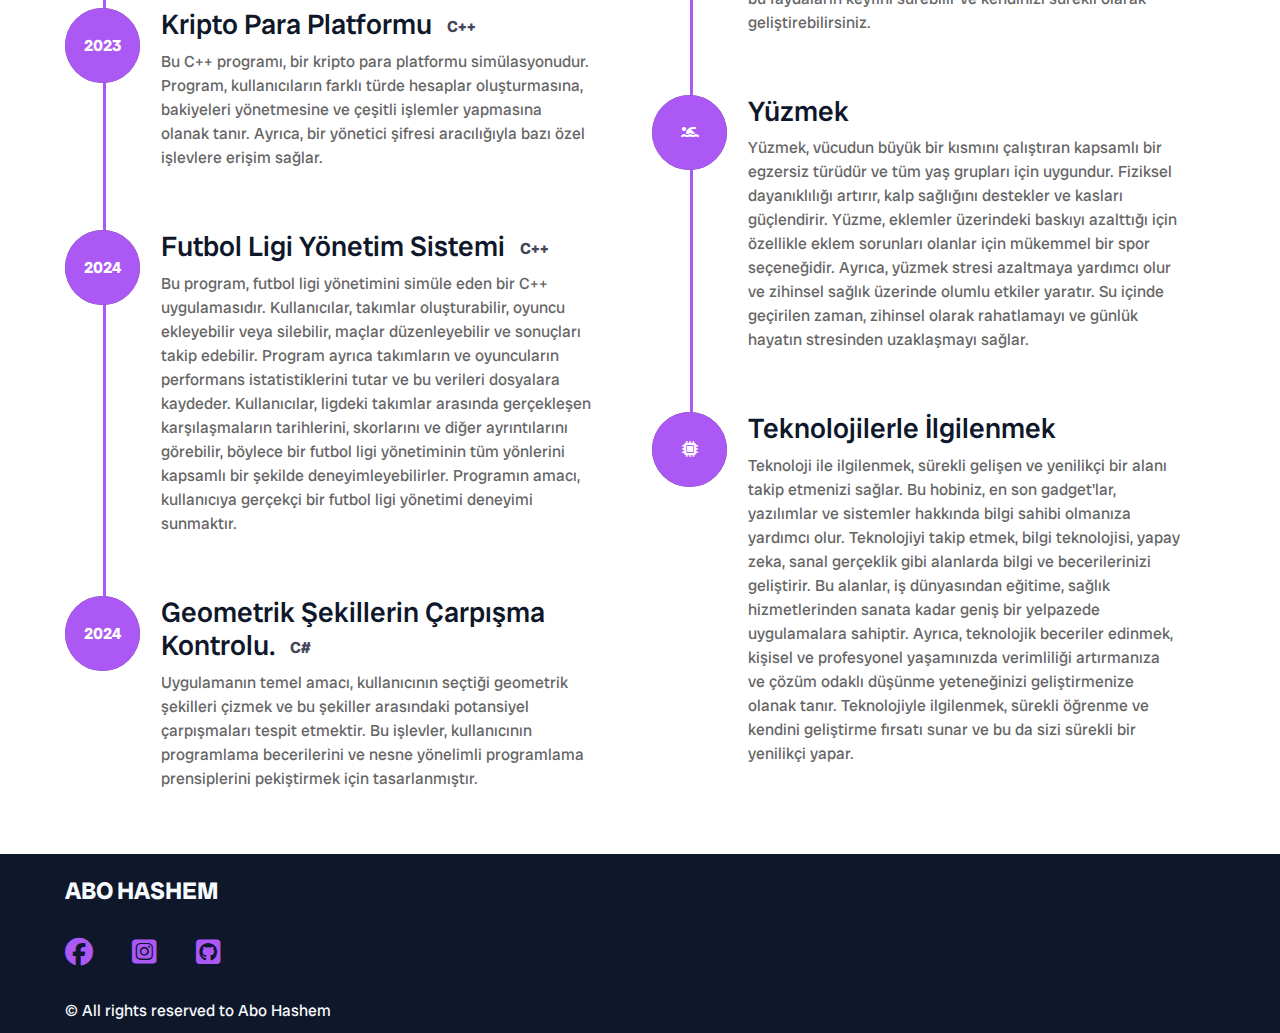
==== commit aadcbc1d: "9.commit" ====
--- a/index.html
+++ b/index.html
@@ -9,7 +9,9 @@
     <link rel="stylesheet" href="css/style.css">
     <link rel="preconnect" href="https://fonts.googleapis.com">
     <link rel="preconnect" href="https://fonts.gstatic.com" crossorigin>
-    <link href="https://fonts.googleapis.com/css2?family=Radio+Canada+Big:ital,wght@0,400..700;1,400..700&display=swap" rel="stylesheet"></head>
+    <link href="https://fonts.googleapis.com/css2?family=Radio+Canada+Big:ital,wght@0,400..700;1,400..700&display=swap"
+        rel="stylesheet">
+</head>
 
 <body>
     <header>
@@ -30,7 +32,7 @@
                             <a class="nav-link" target="_blank" href="ozgecmis.html">Özgeçmiş</a>
                             <a class="nav-link" href="ilgialanlarim.html">İlgi Alanlarım</a>
                             <a class="nav-link" href="iletisim.html">İletişim</a>
-                            <a class="nav-link" target="_blank" href="login.html" d-hover="LogIn">Giriş Yap</a>
+                            <a class="giris" target="_blank" href="login.html" d-hover="LogIn">Giriş Yap</a>
                         </div>
                     </div>
                 </div>
@@ -51,153 +53,154 @@
 
     <!-- FEATURES -->
 
-        <div class="container">
-
-            <section class="kişi-bilgileri">
-                <p><strong>Ad Soyad:</strong> Selahattin Abo Hashem</p>
-                <p><strong>Uyruk:</strong> Suriye</p>
-                <p><strong>Doğum Yılı:</strong> 2003</p>
-                <p><strong>Doğum Yeri:</strong> Halep/Sed El-Şehba</p>
-                <p><strong>Eğitim:</strong> Sakarya Üniversitesi-Bilgisayar Mühendisliği</p>
-                <p><strong>İkamet Bölge:</strong> Kilis/Türkiye</p>
-            </section>
-
-            
-            <div class="row">
-                <div class="col-lg-6 col-12">
-                    <h2 class="mb-4">Projelerim</h2>
-
-                    <div class="zaman-cizilgesi">
-                        <div class="zaman-cizilgesi-kapak">
-                            <div class="zaman-cizilgesi-yr">
-                                <span>2023</span>
-                            </div>
-                            <div class="zaman-cizilgesi-bilgi">
-                                <h3><span>Yılsonu Geçme Notu Hesaplama</span><small>C++</small></h3>
-                                <p>Bu C++ programın amacı, Sakarya Üniversitesindeki öğrencilerin yılsonu geçme
-                                    notlarını hesaplayıp harf karşılıklarını bulmaktır.</p>
-                            </div>
-                        </div>
-
-                        <div class="zaman-cizilgesi-kapak">
-                            <div class="zaman-cizilgesi-yr">
-                                <span>2023</span>
-                            </div>
-                            <div class="zaman-cizilgesi-bilgi">
-                                <h3><span>Kripto Para Platformu</span><small>C++</small></h3>
-                                <p>Bu C++ programı, bir kripto para platformu simülasyonudur. Program, kullanıcıların
-                                    farklı türde hesaplar oluşturmasına, bakiyeleri yönetmesine ve çeşitli işlemler
-                                    yapmasına olanak tanır.
-                                    Ayrıca, bir yönetici şifresi aracılığıyla bazı özel işlevlere erişim sağlar.
-                                </p>
-                            </div>
-                        </div>
-
-                        <div class="zaman-cizilgesi-kapak">
-                            <div class="zaman-cizilgesi-yr">
-                                <span>2024</span>
-                            </div>
-                            <div class="zaman-cizilgesi-bilgi">
-                                <h3><span>Futbol Ligi Yönetim Sistemi<small>C++</small></h3>
-                                <p>
-                                    Bu program, futbol ligi yönetimini simüle eden bir C++ uygulamasıdır. Kullanıcılar,
-                                    takımlar oluşturabilir, oyuncu ekleyebilir veya silebilir, maçlar düzenleyebilir ve
-                                    sonuçları takip edebilir. Program ayrıca takımların ve oyuncuların performans
-                                    istatistiklerini tutar ve bu verileri dosyalara kaydeder. Kullanıcılar, ligdeki
-                                    takımlar arasında gerçekleşen karşılaşmaların tarihlerini, skorlarını ve diğer
-                                    ayrıntılarını görebilir, böylece bir futbol ligi yönetiminin tüm yönlerini kapsamlı
-                                    bir şekilde deneyimleyebilirler.
-                                    Programın amacı, kullanıcıya gerçekçi bir futbol ligi yönetimi deneyimi sunmaktır.
-                                </p>
-                            </div>
-                        </div>
-
-                        <div class="zaman-cizilgesi-kapak">
-                            <div class="zaman-cizilgesi-yr">
-                                <span>2024</span>
-                            </div>
-                            <div class="zaman-cizilgesi-bilgi">
-                                <h3><span>Geometrik Şekillerin Çarpışma Kontrolu.<small>C#</small></h3>
-                                <p>Uygulamanın temel amacı, kullanıcının seçtiği geometrik şekilleri çizmek ve bu
-                                    şekiller arasındaki potansiyel çarpışmaları tespit etmektir. Bu işlevler,
-                                    kullanıcının programlama becerilerini ve nesne
-                                    yönelimli programlama prensiplerini pekiştirmek için tasarlanmıştır.</p>
-                            </div>
-                        </div>
-
-                    </div>
-                </div>
-
-                <div class="col-lg-6 col-12">
-                    <h2 class="mb-4 mobile-mt-2">Hopilerim</h2>
-
-                    <div class="zaman-cizilgesi">
-                        <div class="zaman-cizilgesi-kapak">
-                            <div class="zaman-cizilgesi-yr">
-                                <span><i class="fa-regular fa-futbol"></i></span>
-                            </div>
-                            <div class="zaman-cizilgesi-bilgi">
-                                <h3><span>Futbol</span></h3>
-                                <p>Futbol oynamak, takım ruhu, disiplin ve strateji geliştirme gibi önemli beceriler
-                                    kazandırır. Bu spor, fiziksel dayanıklılığı ve koordinasyonu artırırken, aynı
-                                    zamanda sosyal bağları güçlendirir ve ekip çalışmasını teşvik eder. Sahada geçirilen
-                                    zaman, hem zihinsel hem de fiziksel olarak yenilenmeye yardımcı olabilir. Tutkunuzu
-                                    takip ederek, futbolun sağladığı bu faydaların keyfini sürebilir
-                                    ve kendinizi sürekli olarak geliştirebilirsiniz.</p>
-                            </div>
-                        </div>
-
-                        <div class="zaman-cizilgesi-kapak">
-                            <div class="zaman-cizilgesi-yr">
-                                <span><i class="fa-solid fa-person-swimming"></i></span>
-                            </div>
-                            <div class="zaman-cizilgesi-bilgi">
-                                <h3><span>Yüzmek</span></h3>
-                                <p> Yüzmek, vücudun büyük bir kısmını çalıştıran kapsamlı bir egzersiz türüdür ve tüm
-                                    yaş grupları için uygundur. Fiziksel dayanıklılığı artırır, kalp sağlığını destekler
-                                    ve kasları güçlendirir. Yüzme, eklemler üzerindeki baskıyı azalttığı için özellikle
-                                    eklem sorunları olanlar için mükemmel bir spor seçeneğidir. Ayrıca, yüzmek stresi
-                                    azaltmaya yardımcı olur ve zihinsel sağlık üzerinde olumlu etkiler yaratır. Su
-                                    içinde geçirilen
-                                    zaman, zihinsel olarak rahatlamayı ve günlük hayatın stresinden uzaklaşmayı sağlar.
-                                </p>
-                            </div>
-                        </div>
-
-                        <div class="zaman-cizilgesi-kapak">
-                            <div class="zaman-cizilgesi-yr">
-                                <span><i class="fa-solid fa-microchip"></i></span>
-                            </div>
-                            <div class="zaman-cizilgesi-bilgi">
-                                <h3><span>Teknolojilerle İlgilenmek</span></h3>
-                                <p>Teknoloji ile ilgilenmek, sürekli gelişen ve yenilikçi bir alanı takip etmenizi
-                                    sağlar. Bu hobiniz, en son gadget'lar, yazılımlar ve sistemler hakkında bilgi sahibi
-                                    olmanıza yardımcı olur. Teknolojiyi takip etmek, bilgi teknolojisi, yapay zeka,
-                                    sanal gerçeklik gibi alanlarda bilgi ve becerilerinizi geliştirir. Bu alanlar, iş
-                                    dünyasından eğitime, sağlık hizmetlerinden sanata kadar geniş bir yelpazede
-                                    uygulamalara sahiptir. Ayrıca, teknolojik beceriler edinmek, kişisel ve profesyonel
-                                    yaşamınızda verimliliği artırmanıza ve çözüm odaklı düşünme yeteneğinizi
-                                    geliştirmenize olanak tanır. Teknolojiyle ilgilenmek, sürekli öğrenme ve kendini
-                                    geliştirme fırsatı sunar ve bu da
-                                    sizi sürekli bir yenilikçi yapar.</p>
-                            </div>
-                        </div>
-
-                    </div>
-                </div>
-            </div>
-        </div>
+    <div class="container">
+
+        <section class="kişi-bilgileri">
+            <p><strong>Ad Soyad:</strong> Selahattin Abo Hashem</p>
+            <p><strong>Uyruk:</strong> Suriye</p>
+            <p><strong>Doğum Yılı:</strong> 2003</p>
+            <p><strong>Doğum Yeri:</strong> Halep/Sed El-Şehba</p>
+            <p><strong>Eğitim:</strong> Sakarya Üniversitesi-Bilgisayar Mühendisliği</p>
+            <p><strong>İkamet Bölge:</strong> Kilis/Türkiye</p>
+        </section>
+
+
+        <div class="row">
+            <div class="col-lg-6 col-12">
+                <h2 class="mb-4">Projelerim</h2>
+
+                <div class="zaman-cizilgesi">
+                    <div class="zaman-cizilgesi-kapak">
+                        <div class="zaman-cizilgesi-yr">
+                            <span>2023</span>
+                        </div>
+                        <div class="zaman-cizilgesi-bilgi">
+                            <h3><span>Yılsonu Geçme Notu Hesaplama</span><small>C++</small></h3>
+                            <p>Bu C++ programın amacı, Sakarya Üniversitesindeki öğrencilerin yılsonu geçme
+                                notlarını hesaplayıp harf karşılıklarını bulmaktır.</p>
+                        </div>
+                    </div>
+
+                    <div class="zaman-cizilgesi-kapak">
+                        <div class="zaman-cizilgesi-yr">
+                            <span>2023</span>
+                        </div>
+                        <div class="zaman-cizilgesi-bilgi">
+                            <h3><span>Kripto Para Platformu</span><small>C++</small></h3>
+                            <p>Bu C++ programı, bir kripto para platformu simülasyonudur. Program, kullanıcıların
+                                farklı türde hesaplar oluşturmasına, bakiyeleri yönetmesine ve çeşitli işlemler
+                                yapmasına olanak tanır.
+                                Ayrıca, bir yönetici şifresi aracılığıyla bazı özel işlevlere erişim sağlar.
+                            </p>
+                        </div>
+                    </div>
+
+                    <div class="zaman-cizilgesi-kapak">
+                        <div class="zaman-cizilgesi-yr">
+                            <span>2024</span>
+                        </div>
+                        <div class="zaman-cizilgesi-bilgi">
+                            <h3><span>Futbol Ligi Yönetim Sistemi<small>C++</small></h3>
+                            <p>
+                                Bu program, futbol ligi yönetimini simüle eden bir C++ uygulamasıdır. Kullanıcılar,
+                                takımlar oluşturabilir, oyuncu ekleyebilir veya silebilir, maçlar düzenleyebilir ve
+                                sonuçları takip edebilir. Program ayrıca takımların ve oyuncuların performans
+                                istatistiklerini tutar ve bu verileri dosyalara kaydeder. Kullanıcılar, ligdeki
+                                takımlar arasında gerçekleşen karşılaşmaların tarihlerini, skorlarını ve diğer
+                                ayrıntılarını görebilir, böylece bir futbol ligi yönetiminin tüm yönlerini kapsamlı
+                                bir şekilde deneyimleyebilirler.
+                                Programın amacı, kullanıcıya gerçekçi bir futbol ligi yönetimi deneyimi sunmaktır.
+                            </p>
+                        </div>
+                    </div>
+
+                    <div class="zaman-cizilgesi-kapak">
+                        <div class="zaman-cizilgesi-yr">
+                            <span>2024</span>
+                        </div>
+                        <div class="zaman-cizilgesi-bilgi">
+                            <h3><span>Geometrik Şekillerin Çarpışma Kontrolu.<small>C#</small></h3>
+                            <p>Uygulamanın temel amacı, kullanıcının seçtiği geometrik şekilleri çizmek ve bu
+                                şekiller arasındaki potansiyel çarpışmaları tespit etmektir. Bu işlevler,
+                                kullanıcının programlama becerilerini ve nesne
+                                yönelimli programlama prensiplerini pekiştirmek için tasarlanmıştır.</p>
+                        </div>
+                    </div>
+
+                </div>
+            </div>
+
+            <div class="col-lg-6 col-12">
+                <h2 class="mb-4 mobile-mt-2">Hopilerim</h2>
+
+                <div class="zaman-cizilgesi">
+                    <div class="zaman-cizilgesi-kapak">
+                        <div class="zaman-cizilgesi-yr">
+                            <span><i class="fa-regular fa-futbol"></i></span>
+                        </div>
+                        <div class="zaman-cizilgesi-bilgi">
+                            <h3><span>Futbol</span></h3>
+                            <p>Futbol oynamak, takım ruhu, disiplin ve strateji geliştirme gibi önemli beceriler
+                                kazandırır. Bu spor, fiziksel dayanıklılığı ve koordinasyonu artırırken, aynı
+                                zamanda sosyal bağları güçlendirir ve ekip çalışmasını teşvik eder. Sahada geçirilen
+                                zaman, hem zihinsel hem de fiziksel olarak yenilenmeye yardımcı olabilir. Tutkunuzu
+                                takip ederek, futbolun sağladığı bu faydaların keyfini sürebilir
+                                ve kendinizi sürekli olarak geliştirebilirsiniz.</p>
+                        </div>
+                    </div>
+
+                    <div class="zaman-cizilgesi-kapak">
+                        <div class="zaman-cizilgesi-yr">
+                            <span><i class="fa-solid fa-person-swimming"></i></span>
+                        </div>
+                        <div class="zaman-cizilgesi-bilgi">
+                            <h3><span>Yüzmek</span></h3>
+                            <p> Yüzmek, vücudun büyük bir kısmını çalıştıran kapsamlı bir egzersiz türüdür ve tüm
+                                yaş grupları için uygundur. Fiziksel dayanıklılığı artırır, kalp sağlığını destekler
+                                ve kasları güçlendirir. Yüzme, eklemler üzerindeki baskıyı azalttığı için özellikle
+                                eklem sorunları olanlar için mükemmel bir spor seçeneğidir. Ayrıca, yüzmek stresi
+                                azaltmaya yardımcı olur ve zihinsel sağlık üzerinde olumlu etkiler yaratır. Su
+                                içinde geçirilen
+                                zaman, zihinsel olarak rahatlamayı ve günlük hayatın stresinden uzaklaşmayı sağlar.
+                            </p>
+                        </div>
+                    </div>
+
+                    <div class="zaman-cizilgesi-kapak">
+                        <div class="zaman-cizilgesi-yr">
+                            <span><i class="fa-solid fa-microchip"></i></span>
+                        </div>
+                        <div class="zaman-cizilgesi-bilgi">
+                            <h3><span>Teknolojilerle İlgilenmek</span></h3>
+                            <p>Teknoloji ile ilgilenmek, sürekli gelişen ve yenilikçi bir alanı takip etmenizi
+                                sağlar. Bu hobiniz, en son gadget'lar, yazılımlar ve sistemler hakkında bilgi sahibi
+                                olmanıza yardımcı olur. Teknolojiyi takip etmek, bilgi teknolojisi, yapay zeka,
+                                sanal gerçeklik gibi alanlarda bilgi ve becerilerinizi geliştirir. Bu alanlar, iş
+                                dünyasından eğitime, sağlık hizmetlerinden sanata kadar geniş bir yelpazede
+                                uygulamalara sahiptir. Ayrıca, teknolojik beceriler edinmek, kişisel ve profesyonel
+                                yaşamınızda verimliliği artırmanıza ve çözüm odaklı düşünme yeteneğinizi
+                                geliştirmenize olanak tanır. Teknolojiyle ilgilenmek, sürekli öğrenme ve kendini
+                                geliştirme fırsatı sunar ve bu da
+                                sizi sürekli bir yenilikçi yapar.</p>
+                        </div>
+                    </div>
+
+                </div>
+            </div>
+        </div>
+    </div>
 
     <footer>
         <div class="container">
             <div>
                 <h2><a href="index.html">ABO HASHEM</a></h2>
                 <div>
-                    <a class="facebook" target="_blank" href="https://www.facebook.com"><i
+                    <a class="facebook" target="_blank" href="https://www.facebook.com/S.abohashem?mibextid=ZbWKwL"><i
                             class="fa-brands fa-facebook"></i></a>
-                    <a class="instagram" target="_blank" href="instagram.com"><i
+                    <a class="instagram" target="_blank" href="https://instagram.com/abohashem__/"><i
                             class="fa-brands fa-square-instagram"></i></a>
-                    <a class="github" href="github.com"><i class="fa-brands fa-square-github"></i></a>
+                    <a class="github" target="_blank" href="https://github.com/abohashem9639"><i
+                            class="fa-brands fa-square-github"></i></a>
                 </div>
             </div>
 
--- a/css/style.css
+++ b/css/style.css
@@ -66,6 +66,35 @@
     display: flex;
 }
 
+/* style.css dosyasına ekleyin */
+.giris {
+    background-color: var(--ana-renk);
+    /* Arka plan rengi */
+    color: white;
+    /* Yazı rengi */
+    padding: 10px 20px;
+    /* İç boşluklar */
+    border-radius: 5px;
+    /* Kenarlık köşelerini yuvarlama */
+    text-align: center;
+    /* Metin hizalama */
+    display: inline-block;
+    /* Satır içi blok gösterimi */
+    font-size: 16px;
+    /* Yazı tipi boyutu */
+    transition: background-color 0.3s ease;
+    /* Arka plan rengi geçiş efekti */
+    margin-left: 40px;
+    background-size: 10px;
+}
+
+.giris:hover {
+    background-color: var(--dortuncu);
+    /* Üzerine gelindiğinde arka plan rengi */
+    color: #ffffff;
+    /* Üzerine gelindiğinde yazı rengi */
+}
+
 header .container .navbar .container-fluid button span {
     color: var(--dortuncu);
 }
@@ -190,7 +219,7 @@
     border-radius: 10px;
 }
 
-.container .kişi-bilgileri{
+.container .kişi-bilgileri {
     background: linear-gradient(45deg, #AC58F5, #0F172A);
     padding: 30px 20px;
     color: var(--dortuncu);
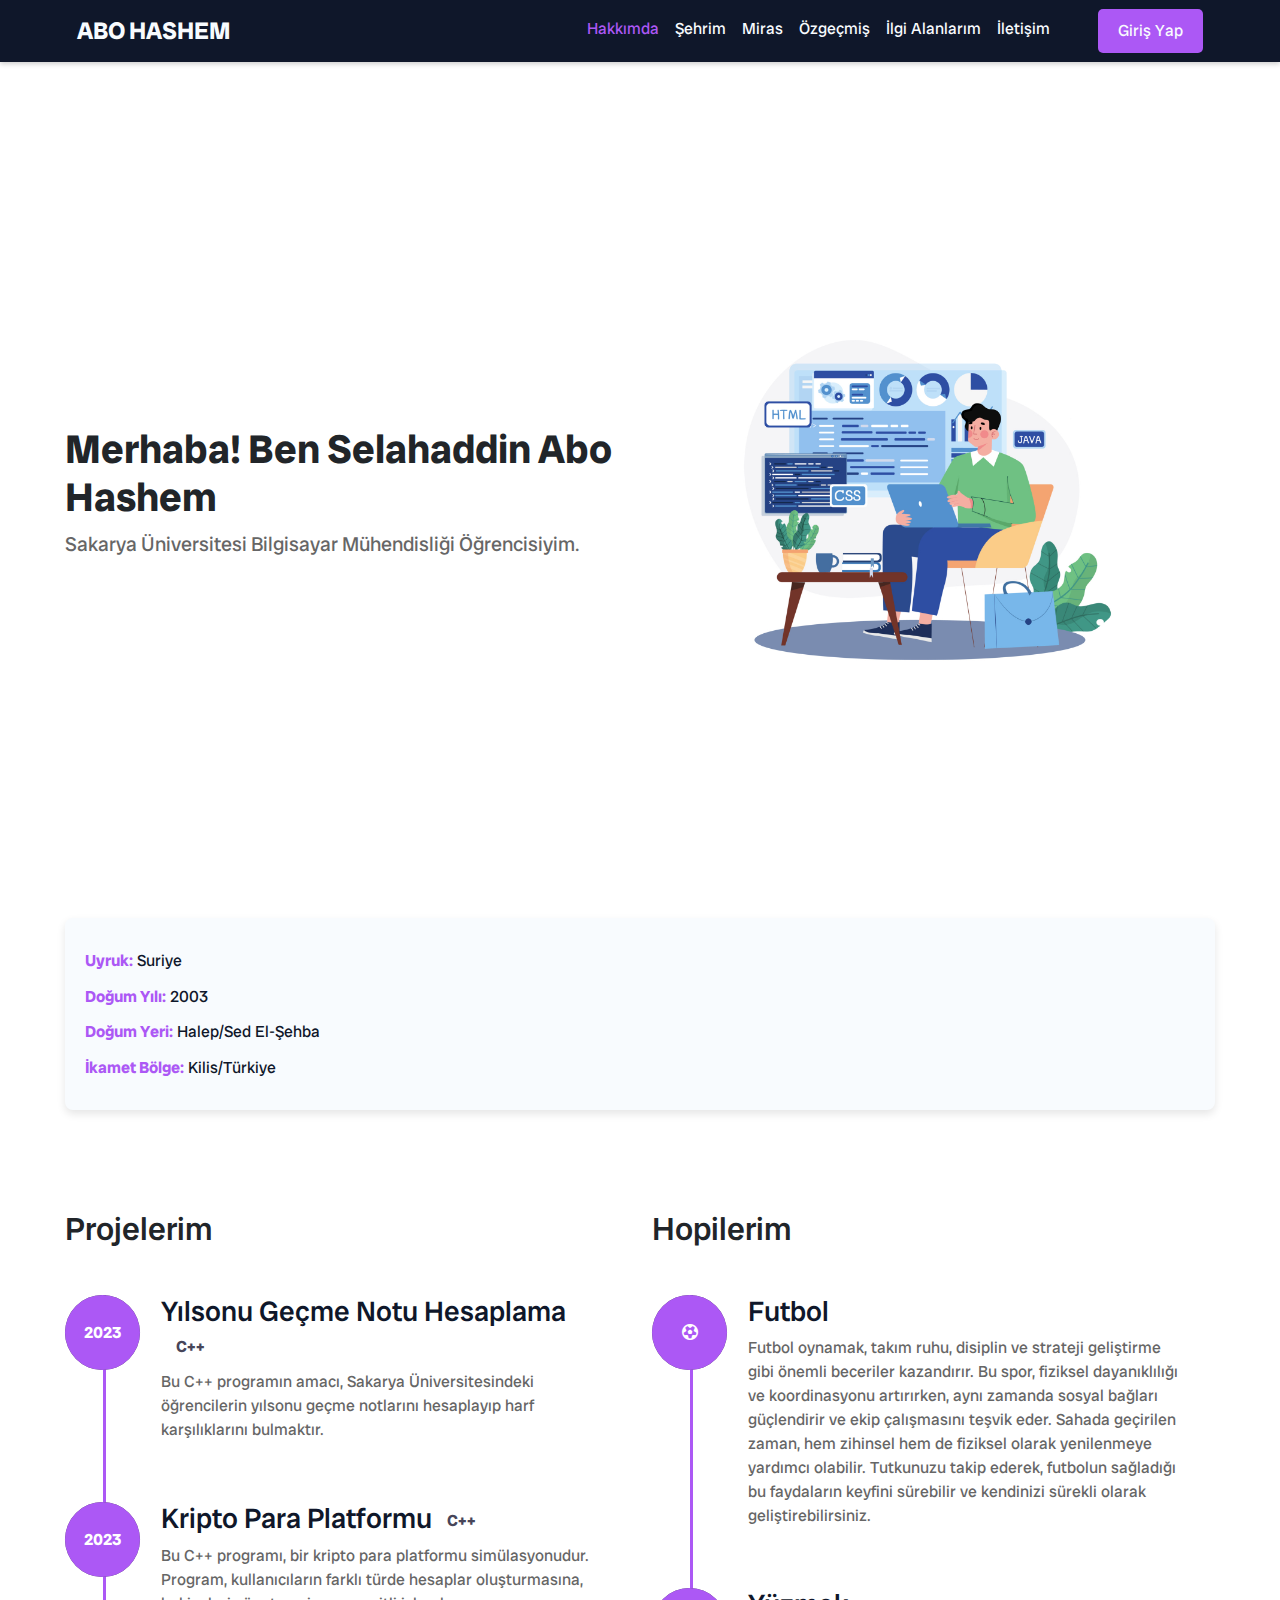
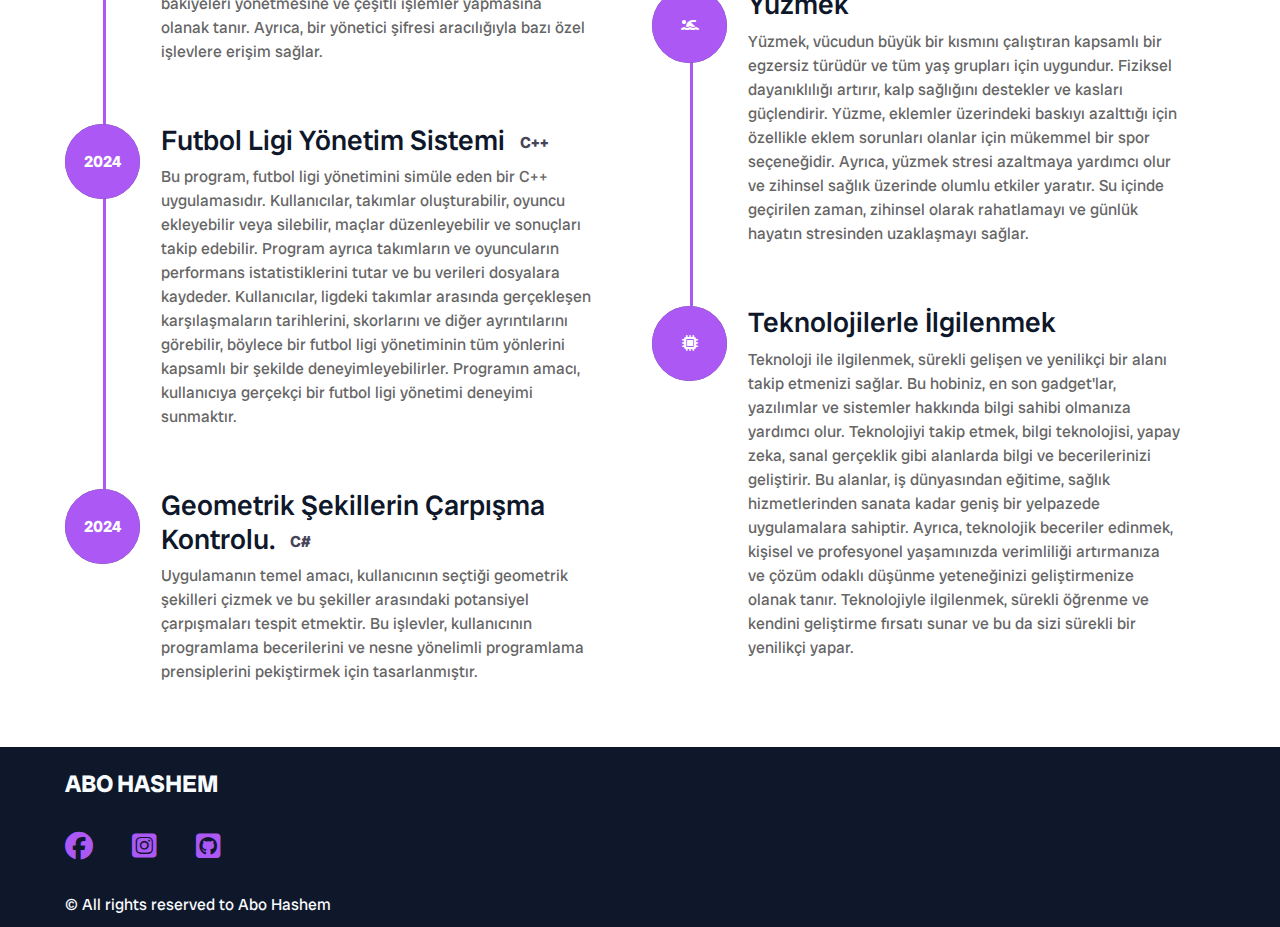
==== commit 68c0716c: "11.commit" ====
--- a/index.html
+++ b/index.html
@@ -42,7 +42,7 @@
     <section class="first">
         <div class="container">
             <div class="start">
-                <h1>Merhaba! Ben Selahettin Abo Hashem</h1>
+                <h1>Merhaba! Ben Selahaddin Abo Hashem</h1>
                 <p>Sakarya Üniversitesi Bilgisayar Mühendisliği Öğrencisiyim.</p>
             </div>
             <div class="start">
@@ -56,14 +56,11 @@
     <div class="container">
 
         <section class="kişi-bilgileri">
-            <p><strong>Ad Soyad:</strong> Selahattin Abo Hashem</p>
             <p><strong>Uyruk:</strong> Suriye</p>
             <p><strong>Doğum Yılı:</strong> 2003</p>
             <p><strong>Doğum Yeri:</strong> Halep/Sed El-Şehba</p>
-            <p><strong>Eğitim:</strong> Sakarya Üniversitesi-Bilgisayar Mühendisliği</p>
             <p><strong>İkamet Bölge:</strong> Kilis/Türkiye</p>
         </section>
-
 
         <div class="row">
             <div class="col-lg-6 col-12">
